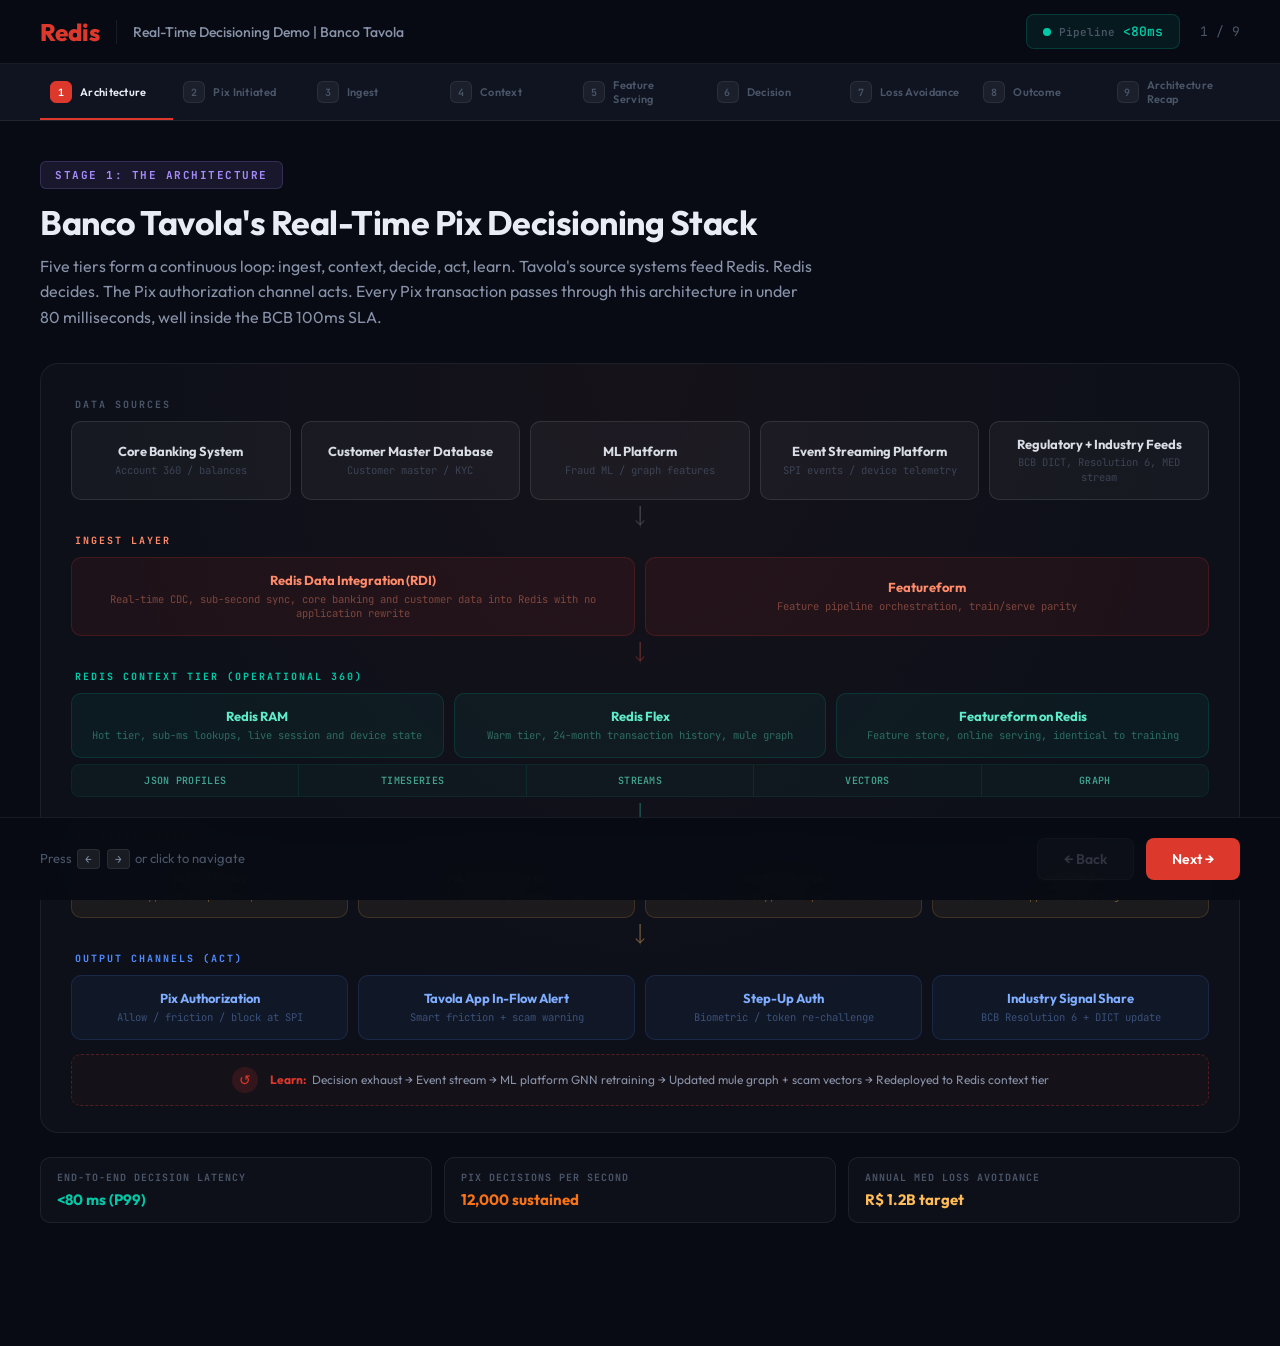
==== banco-tavola/index.html @ d7957f1f "Add Banco Tavola demo Co-Authored-By: Claude Opus 4.6 (1M context) <noreply@anthropic.com>" ====
<!DOCTYPE html>
<html lang="en">
<head>
<meta charset="UTF-8">
<meta name="viewport" content="width=device-width, initial-scale=1.0">
<title>Redis Real-Time Decisioning Demo | Banco Tavola</title>
<link rel="preconnect" href="https://fonts.googleapis.com">
<link href="https://fonts.googleapis.com/css2?family=JetBrains+Mono:wght@400;500;600;700&family=Outfit:wght@300;400;500;600;700;800&display=swap" rel="stylesheet">
<style>
:root {
  --red:#DC382C;--teal:#00C9A7;--blue:#4F8CFF;--amber:#FFBC57;--purple:#A78BFA;
  --tavola-green:#00A07A;--tavola-dark:#0B2A2A;--tavola-card:#0F1628;--tavola-border:rgba(255,255,255,.08);
  --bg:#080B14;--bg2:#0F1420;--bg3:#161C2A;--border:rgba(255,255,255,.07);
  --text:#E8ECF4;--text2:#8892A8;--text3:#4A5568;
  --mono:'JetBrains Mono',monospace;--sans:'Outfit',sans-serif;
  --orange:#F97316;
}
*{margin:0;padding:0;box-sizing:border-box}
body{font-family:var(--sans);background:var(--bg);color:var(--text);overflow-x:hidden;min-height:100vh}
.topbar{display:flex;align-items:center;justify-content:space-between;padding:14px 40px;border-bottom:1px solid var(--border);background:rgba(8,11,20,.95);backdrop-filter:blur(20px);position:sticky;top:0;z-index:50}
.topbar-left{display:flex;align-items:center;gap:16px}
.redis-logo{font-size:24px;font-weight:800;color:var(--red)}
.topbar-divider{width:1px;height:24px;background:var(--border)}
.topbar-title{font-size:14px;color:var(--text2);font-weight:500}
.topbar-right{display:flex;align-items:center;gap:20px}
.latency-display{display:flex;align-items:center;gap:8px;padding:8px 16px;border-radius:8px;background:rgba(0,201,167,.08);border:1px solid rgba(0,201,167,.2);font-family:var(--mono);font-size:13px;font-weight:600}
.latency-dot{width:8px;height:8px;border-radius:50%;background:var(--teal);animation:blink 1.5s infinite}
@keyframes blink{0%,100%{opacity:1}50%{opacity:.3}}
.latency-value{color:var(--teal)}
.latency-label{color:var(--text3);font-size:11px}
.stage-counter{font-size:13px;color:var(--text3);font-family:var(--mono)}
.progress-track{display:flex;gap:0;padding:0 40px;background:var(--bg2);border-bottom:1px solid var(--border);overflow-x:auto}
.progress-step{flex:1;min-width:110px;padding:14px 10px;display:flex;align-items:center;gap:8px;font-size:11px;font-weight:600;color:var(--text3);letter-spacing:.3px;position:relative;transition:all .4s;cursor:pointer}
.progress-step::after{content:'';position:absolute;bottom:0;left:0;right:0;height:2px;background:var(--red);transform:scaleX(0);transition:transform .5s cubic-bezier(.4,0,.2,1)}
.progress-step.active{color:var(--text)}.progress-step.active::after{transform:scaleX(1)}
.progress-step.done{color:var(--teal)}.progress-step.done::after{transform:scaleX(1);background:var(--teal)}
.step-num{width:22px;height:22px;border-radius:6px;display:flex;align-items:center;justify-content:center;font-size:10px;font-weight:700;background:rgba(255,255,255,.05);border:1px solid var(--border);transition:all .4s;font-family:var(--mono);flex-shrink:0}
.progress-step.active .step-num{background:var(--red);border-color:var(--red);color:#fff}
.progress-step.done .step-num{background:var(--teal);border-color:var(--teal);color:#fff}
.stage-viewport{min-height:calc(100vh - 120px);display:flex;flex-direction:column;padding:40px}
.stage-content{display:none;flex:1;animation:fadeUp .6s cubic-bezier(.4,0,.2,1) forwards}
.stage-content.active{display:flex;flex-direction:column}
@keyframes fadeUp{from{opacity:0;transform:translateY(20px)}to{opacity:1;transform:translateY(0)}}
.stage-header{margin-bottom:32px}
.stage-badge{display:inline-flex;align-items:center;gap:8px;padding:6px 14px;border-radius:6px;font-size:11px;font-weight:700;letter-spacing:1.5px;text-transform:uppercase;margin-bottom:14px;font-family:var(--mono)}
.badge-arch{background:rgba(167,139,250,.1);color:var(--purple);border:1px solid rgba(167,139,250,.2)}
.badge-trigger{background:rgba(249,115,22,.1);color:var(--orange);border:1px solid rgba(249,115,22,.2)}
.badge-ingest{background:rgba(220,56,44,.1);color:var(--red);border:1px solid rgba(220,56,44,.2)}
.badge-context{background:rgba(0,201,167,.1);color:var(--teal);border:1px solid rgba(0,201,167,.2)}
.badge-features{background:rgba(79,140,255,.1);color:var(--blue);border:1px solid rgba(79,140,255,.2)}
.badge-ranking{background:rgba(79,140,255,.1);color:var(--blue);border:1px solid rgba(79,140,255,.2)}
.badge-revenue{background:rgba(255,188,87,.1);color:var(--amber);border:1px solid rgba(255,188,87,.2)}
.badge-outcome{background:rgba(167,139,250,.1);color:var(--purple);border:1px solid rgba(167,139,250,.2)}
.stage-title{font-size:34px;font-weight:700;line-height:1.2;letter-spacing:-.5px;margin-bottom:10px}
.stage-subtitle{font-size:16px;color:var(--text2);line-height:1.6;max-width:780px}
.component-tag{display:inline-flex;align-items:center;gap:6px;padding:4px 12px;border-radius:5px;font-size:12px;font-weight:600;font-family:var(--mono);background:rgba(220,56,44,.1);color:var(--red);border:1px solid rgba(220,56,44,.15);margin-right:8px;margin-top:12px}
.viz-area{flex:1;display:flex;gap:24px;align-items:stretch}
.viz-panel{flex:1;border-radius:14px;background:var(--bg2);border:1px solid var(--border);padding:26px;position:relative;overflow:hidden}
.viz-panel::before{content:'';position:absolute;top:0;left:0;right:0;bottom:0;background:radial-gradient(ellipse at 50% 0%,rgba(220,56,44,.03) 0%,transparent 70%);pointer-events:none}
.viz-panel-title{font-size:12px;font-weight:700;letter-spacing:1.5px;text-transform:uppercase;color:var(--text3);margin-bottom:18px;font-family:var(--mono)}
.data-rows{display:flex;flex-direction:column;gap:9px}
.data-row{display:flex;align-items:center;justify-content:space-between;padding:11px 15px;border-radius:8px;background:rgba(255,255,255,.025);border:1px solid var(--border);animation:slideIn .5s cubic-bezier(.4,0,.2,1) forwards;opacity:0;gap:12px}
.data-row:nth-child(1){animation-delay:.1s}.data-row:nth-child(2){animation-delay:.18s}.data-row:nth-child(3){animation-delay:.26s}.data-row:nth-child(4){animation-delay:.34s}.data-row:nth-child(5){animation-delay:.42s}.data-row:nth-child(6){animation-delay:.5s}.data-row:nth-child(7){animation-delay:.58s}
@keyframes slideIn{from{opacity:0;transform:translateX(-12px)}to{opacity:1;transform:translateX(0)}}
.data-label{font-size:13px;color:var(--text2);font-weight:500}
.data-value{font-size:12px;font-weight:600;color:var(--text);font-family:var(--mono);text-align:right}
.data-value.red{color:var(--red)}.data-value.teal{color:var(--teal)}.data-value.amber{color:var(--amber)}.data-value.blue{color:var(--blue)}.data-value.orange{color:var(--orange)}.data-value.purple{color:var(--purple)}
.flow-container{display:flex;flex-direction:column;gap:12px}
.flow-item{display:flex;align-items:center;gap:14px;padding:13px 16px;border-radius:10px;background:rgba(255,255,255,.025);border:1px solid var(--border);opacity:0;animation:flowIn .6s forwards}
.flow-item:nth-child(1){animation-delay:.1s}.flow-item:nth-child(2){animation-delay:.2s}.flow-item:nth-child(3){animation-delay:.3s}.flow-item:nth-child(4){animation-delay:.4s}.flow-item:nth-child(5){animation-delay:.5s}.flow-item:nth-child(6){animation-delay:.6s}
@keyframes flowIn{from{opacity:0;transform:translateY(10px)}to{opacity:1;transform:translateY(0)}}
.flow-icon{width:42px;height:42px;border-radius:8px;display:flex;align-items:center;justify-content:center;font-size:11px;font-weight:800;flex-shrink:0;font-family:var(--mono);letter-spacing:-.5px}
.flow-source{font-size:13px;font-weight:700}.flow-detail{font-size:11px;color:var(--text3);margin-top:2px}
.flow-arrow{color:var(--red);font-size:16px;margin-left:auto;animation:pulseArrow 1.5s infinite}
@keyframes pulseArrow{0%,100%{opacity:1;transform:translateX(0)}50%{opacity:.5;transform:translateX(4px)}}
.viewer-card{display:flex;align-items:center;gap:18px;padding:18px 22px;border-radius:12px;background:rgba(255,255,255,.03);border:1px solid var(--border);margin-bottom:20px;animation:fadeUp .6s forwards}
.viewer-avatar{width:52px;height:52px;border-radius:12px;background:linear-gradient(135deg,var(--tavola-green),#00D4A0);display:flex;align-items:center;justify-content:center;font-size:20px;font-weight:700;color:#fff;flex-shrink:0}
.viewer-name{font-size:17px;font-weight:700}.viewer-detail{font-size:12px;color:var(--text2);margin-top:2px}
.viewer-badge{margin-left:auto;padding:5px 12px;border-radius:5px;font-size:11px;font-weight:700;font-family:var(--mono);background:rgba(0,160,122,.12);color:var(--tavola-green);border:1px solid rgba(0,160,122,.3)}
.content-grid{display:grid;grid-template-columns:repeat(3,1fr);gap:14px}
.content-card{border-radius:12px;padding:18px;background:rgba(255,255,255,.025);border:1px solid var(--border);opacity:0;animation:offerPop .5s forwards;transition:all .3s}
.content-card:nth-child(1){animation-delay:.15s}.content-card:nth-child(2){animation-delay:.3s}.content-card:nth-child(3){animation-delay:.45s}
@keyframes offerPop{from{opacity:0;transform:scale(.96)}to{opacity:1;transform:scale(1)}}
.content-card.winner{border-color:var(--red);background:rgba(220,56,44,.05);box-shadow:0 0 24px rgba(220,56,44,.12)}
.content-rank{font-family:var(--mono);font-size:10px;font-weight:700;color:var(--text3);margin-bottom:8px;letter-spacing:1px;text-transform:uppercase}
.content-card.winner .content-rank{color:var(--red)}
.content-title{font-size:15px;font-weight:700;margin-bottom:4px}
.content-meta{font-size:11px;color:var(--text3);margin-bottom:12px}
.content-source{display:inline-block;padding:3px 8px;border-radius:4px;font-size:10px;font-weight:700;font-family:var(--mono);margin-bottom:10px}
.src-block{background:rgba(220,56,44,.15);color:var(--red)}
.src-friction{background:rgba(255,188,87,.15);color:var(--amber)}
.src-allow{background:rgba(0,201,167,.15);color:var(--teal)}
.score-bar{height:5px;border-radius:3px;background:rgba(255,255,255,.06);overflow:hidden;margin-top:8px}
.score-fill{height:100%;border-radius:3px;animation:scoreFill 1s cubic-bezier(.4,0,.2,1) forwards;animation-delay:.7s;width:0}
@keyframes scoreFill{to{width:var(--score)}}
.score-label{display:flex;justify-content:space-between;margin-top:6px;font-size:10px;font-family:var(--mono);color:var(--text3)}
.rev-compare{display:grid;grid-template-columns:1fr auto 1fr;gap:20px;align-items:center;margin-top:16px}
.rev-card{padding:22px;border-radius:12px;text-align:center}
.rev-card.before{background:rgba(255,255,255,.03);border:1px solid var(--border)}
.rev-card.after{background:rgba(0,201,167,.05);border:1px solid rgba(0,201,167,.2)}
.rev-value{font-family:var(--mono);font-size:32px;font-weight:700;line-height:1;margin-bottom:6px}
.rev-label{font-size:12px;color:var(--text3)}
.rev-arrow{font-size:28px;color:var(--teal);animation:pulseArrow 1.5s infinite}
.arch-wrap{flex:1;display:flex;flex-direction:column;gap:18px}
.arch-frame{flex:1;background:rgba(255,255,255,.025);border:1px solid rgba(255,255,255,.06);border-radius:18px;padding:34px 30px 26px;position:relative;overflow:hidden}
.arch-frame::before{content:'';position:absolute;inset:0;background:radial-gradient(ellipse at 50% 0%,rgba(220,56,44,.04),transparent 65%);pointer-events:none}
.arch-tier{position:relative;z-index:2}
.arch-tier-label{font-family:var(--mono);font-size:10px;font-weight:700;letter-spacing:2px;text-transform:uppercase;margin-bottom:10px;padding-left:4px}
.arch-tier-row{display:flex;gap:10px;align-items:stretch;flex-wrap:wrap}
.arch-node{flex:1;border-radius:10px;padding:14px 14px;text-align:center;border:1px solid;min-height:64px;display:flex;flex-direction:column;justify-content:center;min-width:120px;transition:all .25s}
.arch-node:hover{transform:translateY(-2px)}
.arch-node h4{font-size:13px;font-weight:700;margin-bottom:3px;line-height:1.3}
.arch-node p{font-size:10.5px;line-height:1.4;opacity:.7;font-family:var(--mono)}
.tier-source .arch-tier-label{color:var(--text3)}
.tier-source .arch-node{background:rgba(255,255,255,.04);border-color:rgba(255,255,255,.1)}
.tier-source .arch-node:hover{border-color:rgba(255,255,255,.25)}
.tier-source .arch-node h4{color:#D8DCE4}
.tier-source .arch-node p{color:var(--text3)}
.tier-ingest .arch-tier-label{color:#FF8B6A}
.tier-ingest .arch-node{background:rgba(220,56,44,.08);border-color:rgba(220,56,44,.2)}
.tier-ingest .arch-node:hover{border-color:rgba(220,56,44,.5);background:rgba(220,56,44,.12)}
.tier-ingest .arch-node h4{color:#FF8B6A}
.tier-ingest .arch-node p{color:rgba(255,139,106,.6)}
.tier-context .arch-tier-label{color:var(--teal)}
.tier-context .arch-node{background:rgba(0,201,167,.06);border-color:rgba(0,201,167,.15)}
.tier-context .arch-node:hover{border-color:rgba(0,201,167,.4);background:rgba(0,201,167,.1)}
.tier-context .arch-node h4{color:#5EECC8}
.tier-context .arch-node p{color:rgba(94,236,200,.55)}
.tier-decide .arch-tier-label{color:var(--amber)}
.tier-decide .arch-node{background:rgba(255,188,87,.06);border-color:rgba(255,188,87,.15)}
.tier-decide .arch-node:hover{border-color:rgba(255,188,87,.4);background:rgba(255,188,87,.1)}
.tier-decide .arch-node h4{color:var(--amber)}
.tier-decide .arch-node p{color:rgba(255,188,87,.55)}
.tier-act .arch-tier-label{color:var(--blue)}
.tier-act .arch-node{background:rgba(79,140,255,.06);border-color:rgba(79,140,255,.15)}
.tier-act .arch-node:hover{border-color:rgba(79,140,255,.4);background:rgba(79,140,255,.1)}
.tier-act .arch-node h4{color:#7FADFF}
.tier-act .arch-node p{color:rgba(127,173,255,.55)}
.arch-flow-arrow{display:flex;align-items:center;justify-content:center;height:22px;position:relative;margin:6px 0}
.arch-flow-arrow::before{content:'';width:1px;height:100%;background:linear-gradient(to bottom,rgba(255,255,255,.1),rgba(255,255,255,.05))}
.arch-flow-arrow svg{position:absolute;top:50%;left:50%;transform:translate(-50%,-50%)}
.arch-data-strip{display:flex;gap:0;margin-top:6px;border-radius:8px;overflow:hidden;border:1px solid rgba(0,201,167,.12)}
.arch-data-chip{flex:1;padding:9px 8px;text-align:center;font-size:10px;font-weight:600;color:rgba(94,236,200,.65);background:rgba(0,201,167,.04);border-right:1px solid rgba(0,201,167,.1);font-family:var(--mono);letter-spacing:.3px;text-transform:uppercase}
.arch-data-chip:last-child{border-right:none}
.arch-feedback{margin-top:14px;padding:12px 18px;border-radius:10px;border:1px dashed rgba(220,56,44,.3);background:rgba(220,56,44,.04);display:flex;align-items:center;justify-content:center;gap:12px;font-size:12px;color:var(--text2)}
.arch-feedback-icon{width:26px;height:26px;border-radius:50%;background:rgba(220,56,44,.15);display:flex;align-items:center;justify-content:center;font-size:14px;color:var(--red);flex-shrink:0}
.arch-callouts{display:grid;grid-template-columns:repeat(3,1fr);gap:12px;margin-top:6px}
.arch-callout{padding:13px 16px;border-radius:10px;background:rgba(255,255,255,.025);border:1px solid var(--border)}
.arch-callout-label{font-family:var(--mono);font-size:10px;font-weight:700;letter-spacing:1px;text-transform:uppercase;color:var(--text3);margin-bottom:6px}
.arch-callout-value{font-size:15px;font-weight:700;color:var(--text)}
.arch-callout-value.teal{color:var(--teal)}
.arch-callout-value.orange{color:var(--orange)}
.arch-callout-value.amber{color:var(--amber)}
.feat-grid{display:grid;grid-template-columns:repeat(2,1fr);gap:14px}
.feat-card{padding:16px 18px;border-radius:10px;background:rgba(255,255,255,.025);border:1px solid var(--border);opacity:0;animation:offerPop .5s forwards}
.feat-card:nth-child(1){animation-delay:.1s}.feat-card:nth-child(2){animation-delay:.2s}.feat-card:nth-child(3){animation-delay:.3s}.feat-card:nth-child(4){animation-delay:.4s}.feat-card:nth-child(5){animation-delay:.5s}.feat-card:nth-child(6){animation-delay:.6s}
.feat-name{font-family:var(--mono);font-size:11px;font-weight:700;color:var(--blue);margin-bottom:4px;letter-spacing:.5px}
.feat-desc{font-size:11px;color:var(--text3);margin-bottom:8px;line-height:1.45}
.feat-value-row{display:flex;align-items:center;justify-content:space-between;padding-top:8px;border-top:1px solid var(--border)}
.feat-value{font-family:var(--mono);font-size:12px;font-weight:700;color:var(--text)}
.feat-latency{font-family:var(--mono);font-size:10px;color:var(--teal)}
/* Tavola app mockup */
.tavola-screen{background:#F4F5F7;border-radius:24px;border:8px solid #1a1a1a;overflow:hidden;position:relative;color:#222;display:flex;flex-direction:column}
.tavola-statusbar{background:#1a1a1a;color:#fff;padding:6px 18px;display:flex;justify-content:space-between;font-size:10px;font-family:var(--mono)}
.tavola-header{background:var(--tavola-green);color:#fff;padding:18px 20px;display:flex;align-items:center;gap:12px}
.tavola-header-logo{font-weight:800;font-size:18px;letter-spacing:-.5px}
.tavola-header-title{font-size:13px;font-weight:600;margin-left:auto;opacity:.95}
.tavola-body{padding:20px;display:flex;flex-direction:column;gap:14px;flex:1}
.tavola-section-label{font-size:10px;color:#666;font-weight:700;text-transform:uppercase;letter-spacing:1.2px}
.tavola-amount-display{background:#fff;border-radius:12px;padding:18px;text-align:center;border:1px solid #E0E0E0}
.tavola-amount-value{font-size:26px;font-weight:800;color:#222;font-family:var(--mono)}
.tavola-amount-currency{font-size:14px;color:#666;margin-right:6px}
.tavola-recipient{background:#fff;border-radius:12px;padding:14px 16px;border:1px solid #E0E0E0;display:flex;align-items:center;gap:12px}
.tavola-recipient-avatar{width:38px;height:38px;border-radius:50%;background:#EEE;display:flex;align-items:center;justify-content:center;font-weight:700;color:#666;font-size:13px}
.tavola-recipient-info{flex:1}
.tavola-recipient-name{font-size:13px;font-weight:700;color:#222}
.tavola-recipient-detail{font-size:10px;color:#888;margin-top:1px;font-family:var(--mono)}
.tavola-cta-btn{padding:14px;border-radius:10px;text-align:center;font-weight:700;font-size:13px;letter-spacing:.5px}
.tavola-cta-btn.confirm{background:var(--tavola-green);color:#fff}
.tavola-cta-btn.disabled{background:#E0E0E0;color:#999}
.tavola-warning-banner{background:#FFEBEC;border:1px solid var(--red);border-radius:10px;padding:14px;display:flex;gap:10px;align-items:flex-start}
.tavola-warning-icon{width:24px;height:24px;border-radius:50%;background:var(--red);color:#fff;display:flex;align-items:center;justify-content:center;font-weight:700;font-size:14px;flex-shrink:0}
.tavola-warning-text{font-size:11px;line-height:1.5;color:#3A0000}
.tavola-warning-text strong{color:var(--red);display:block;margin-bottom:4px;font-size:12px}
.outcome-split{display:grid;grid-template-columns:1fr 1fr;gap:24px}
.outcome-col{display:flex;flex-direction:column;gap:14px}
.outcome-header{padding:10px 16px;border-radius:8px;font-size:12px;font-weight:700;letter-spacing:1px;text-transform:uppercase;font-family:var(--mono);text-align:center}
.outcome-header.generic{background:rgba(255,255,255,.04);color:var(--text3);border:1px solid var(--border)}
.outcome-header.personalized{background:rgba(0,201,167,.08);color:var(--teal);border:1px solid rgba(0,201,167,.2)}
.outcome-metrics{display:flex;gap:16px;padding:16px;border-radius:10px}
.outcome-metrics.generic-m{background:rgba(255,255,255,.03);border:1px solid var(--border)}
.outcome-metrics.personalized-m{background:rgba(0,201,167,.05);border:1px solid rgba(0,201,167,.15)}
.outcome-metric{flex:1;text-align:center}
.outcome-metric-value{font-family:var(--mono);font-size:20px;font-weight:700;line-height:1}
.generic-m .outcome-metric-value{color:var(--text3)}
.personalized-m .outcome-metric-value{color:var(--teal)}
.outcome-metric-value.bad{color:var(--red)}
.outcome-metric-label{font-size:10px;color:var(--text3);margin-top:4px}
.nav-bar{display:flex;justify-content:space-between;align-items:center;padding:20px 40px;border-top:1px solid var(--border);background:rgba(8,11,20,.95);backdrop-filter:blur(20px);position:sticky;bottom:0;z-index:50}
.nav-hint{font-size:13px;color:var(--text3)}
.nav-hint kbd{display:inline-block;padding:2px 7px;border-radius:4px;background:rgba(255,255,255,.07);border:1px solid var(--border);font-family:var(--mono);font-size:11px;color:var(--text2);margin:0 2px}
.nav-buttons{display:flex;gap:12px}
.nav-btn{padding:11px 26px;border-radius:8px;font-size:14px;font-weight:600;cursor:pointer;transition:all .2s;border:none;font-family:var(--sans)}
.nav-btn.back{background:rgba(255,255,255,.06);color:var(--text2);border:1px solid var(--border)}
.nav-btn.back:hover{background:rgba(255,255,255,.1);color:var(--text)}
.nav-btn.next{background:var(--red);color:#fff}
.nav-btn.next:hover{background:#c0302a;transform:translateY(-1px)}
.nav-btn:disabled{opacity:.3;cursor:not-allowed;transform:none}
.nav-btn.restart{background:var(--teal);color:#fff}
.nav-btn.restart:hover{background:#00a88b}
@media(max-width:900px){.topbar,.progress-track,.stage-viewport,.nav-bar{padding-left:16px;padding-right:16px}.stage-title{font-size:26px}.viz-area{flex-direction:column}.outcome-split{grid-template-columns:1fr}.content-grid{grid-template-columns:1fr}.feat-grid{grid-template-columns:1fr}.arch-callouts{grid-template-columns:1fr}.progress-step span{display:none}}
</style>
</head>
<body>
<div class="topbar"><div class="topbar-left"><div class="redis-logo">Redis</div><div class="topbar-divider"></div><div class="topbar-title">Real-Time Decisioning Demo | Banco Tavola</div></div><div class="topbar-right"><div class="latency-display"><div class="latency-dot"></div><span class="latency-label">Pipeline</span><span class="latency-value" id="globalLatency">--</span></div><div class="stage-counter" id="stageCounter">1 / 9</div></div></div>
<div class="progress-track" id="progressTrack">
<div class="progress-step active" data-step="0"><div class="step-num">1</div><span>Architecture</span></div>
<div class="progress-step" data-step="1"><div class="step-num">2</div><span>Pix Initiated</span></div>
<div class="progress-step" data-step="2"><div class="step-num">3</div><span>Ingest</span></div>
<div class="progress-step" data-step="3"><div class="step-num">4</div><span>Context</span></div>
<div class="progress-step" data-step="4"><div class="step-num">5</div><span>Feature Serving</span></div>
<div class="progress-step" data-step="5"><div class="step-num">6</div><span>Decision</span></div>
<div class="progress-step" data-step="6"><div class="step-num">7</div><span>Loss Avoidance</span></div>
<div class="progress-step" data-step="7"><div class="step-num">8</div><span>Outcome</span></div>
<div class="progress-step" data-step="8"><div class="step-num">9</div><span>Architecture Recap</span></div>
</div>

<div class="stage-viewport">

<!-- ══ STAGE 1: ARCHITECTURE OVERVIEW ══ -->
<div class="stage-content active" id="stage0">
<div class="stage-header"><div class="stage-badge badge-arch">Stage 1: The Architecture</div><div class="stage-title">Banco Tavola's Real-Time Pix Decisioning Stack</div><div class="stage-subtitle">Five tiers form a continuous loop: ingest, context, decide, act, learn. Tavola's source systems feed Redis. Redis decides. The Pix authorization channel acts. Every Pix transaction passes through this architecture in under 80 milliseconds, well inside the BCB 100ms SLA.</div></div>
<div class="arch-wrap">
<div class="arch-frame">

<div class="arch-tier tier-source"><div class="arch-tier-label">Data Sources</div>
<div class="arch-tier-row">
<div class="arch-node"><h4>Core Banking System</h4><p>Account 360 / balances</p></div>
<div class="arch-node"><h4>Customer Master Database</h4><p>Customer master / KYC</p></div>
<div class="arch-node"><h4>ML Platform</h4><p>Fraud ML / graph features</p></div>
<div class="arch-node"><h4>Event Streaming Platform</h4><p>SPI events / device telemetry</p></div>
<div class="arch-node"><h4>Regulatory + Industry Feeds</h4><p>BCB DICT, Resolution 6, MED stream</p></div>
</div></div>

<div class="arch-flow-arrow"><svg width="16" height="22" viewBox="0 0 16 28"><path d="M8 0V24M3 19L8 24L13 19" stroke="rgba(255,255,255,.18)" stroke-width="1.5" fill="none" stroke-linecap="round"/></svg></div>

<div class="arch-tier tier-ingest"><div class="arch-tier-label">Ingest Layer</div>
<div class="arch-tier-row">
<div class="arch-node"><h4>Redis Data Integration (RDI)</h4><p>Real-time CDC, sub-second sync, core banking and customer data into Redis with no application rewrite</p></div>
<div class="arch-node"><h4>Featureform</h4><p>Feature pipeline orchestration, train/serve parity</p></div>
</div></div>

<div class="arch-flow-arrow"><svg width="16" height="22" viewBox="0 0 16 28"><path d="M8 0V24M3 19L8 24L13 19" stroke="rgba(220,56,44,.4)" stroke-width="1.5" fill="none" stroke-linecap="round"/></svg></div>

<div class="arch-tier tier-context"><div class="arch-tier-label">Redis Context Tier (Operational 360)</div>
<div class="arch-tier-row">
<div class="arch-node"><h4>Redis RAM</h4><p>Hot tier, sub-ms lookups, live session and device state</p></div>
<div class="arch-node"><h4>Redis Flex</h4><p>Warm tier, 24-month transaction history, mule graph</p></div>
<div class="arch-node"><h4>Featureform on Redis</h4><p>Feature store, online serving, identical to training</p></div>
</div>
<div class="arch-data-strip">
<div class="arch-data-chip">JSON Profiles</div>
<div class="arch-data-chip">TimeSeries</div>
<div class="arch-data-chip">Streams</div>
<div class="arch-data-chip">Vectors</div>
<div class="arch-data-chip">Graph</div>
</div></div>

<div class="arch-flow-arrow"><svg width="16" height="22" viewBox="0 0 16 28"><path d="M8 0V24M3 19L8 24L13 19" stroke="rgba(0,201,167,.4)" stroke-width="1.5" fill="none" stroke-linecap="round"/></svg></div>

<div class="arch-tier tier-decide"><div class="arch-tier-label">Decision Engine</div>
<div class="arch-tier-row">
<div class="arch-node"><h4>Rules / Policy</h4><p>Velocity, BCB compliance, MED hooks</p></div>
<div class="arch-node"><h4>ML Fraud Scorer</h4><p>Gradient-boosted ensemble + GNN</p></div>
<div class="arch-node"><h4>Vector Search</h4><p>Mule similarity, scam pattern match</p></div>
<div class="arch-node"><h4>LangCache</h4><p>GenAI in-app scam alert generation</p></div>
</div></div>

<div class="arch-flow-arrow"><svg width="16" height="22" viewBox="0 0 16 28"><path d="M8 0V24M3 19L8 24L13 19" stroke="rgba(255,188,87,.4)" stroke-width="1.5" fill="none" stroke-linecap="round"/></svg></div>

<div class="arch-tier tier-act"><div class="arch-tier-label">Output Channels (Act)</div>
<div class="arch-tier-row">
<div class="arch-node"><h4>Pix Authorization</h4><p>Allow / friction / block at SPI</p></div>
<div class="arch-node"><h4>Tavola App In-Flow Alert</h4><p>Smart friction + scam warning</p></div>
<div class="arch-node"><h4>Step-Up Auth</h4><p>Biometric / token re-challenge</p></div>
<div class="arch-node"><h4>Industry Signal Share</h4><p>BCB Resolution 6 + DICT update</p></div>
</div></div>

<div class="arch-feedback"><div class="arch-feedback-icon">&#x21BA;</div><span><strong style="color:var(--red)">Learn:</strong>&nbsp; Decision exhaust &rarr; Event stream &rarr; ML platform GNN retraining &rarr; Updated mule graph + scam vectors &rarr; Redeployed to Redis context tier</span></div>

</div>
<div class="arch-callouts">
<div class="arch-callout"><div class="arch-callout-label">End-to-End Decision Latency</div><div class="arch-callout-value teal">&lt;80 ms (P99)</div></div>
<div class="arch-callout"><div class="arch-callout-label">Pix Decisions Per Second</div><div class="arch-callout-value orange">12,000 sustained</div></div>
<div class="arch-callout"><div class="arch-callout-label">Annual MED Loss Avoidance</div><div class="arch-callout-value amber">R$ 1.2B target</div></div>
</div>
</div>
</div>

<!-- ══ STAGE 2: PIX INITIATED ══ -->
<div class="stage-content" id="stage1">
<div class="stage-header"><div class="stage-badge badge-trigger">Stage 2: Pix Initiated</div><div class="stage-title">Carla starts a Pix transfer at 11:47 PM</div><div class="stage-subtitle">A high-value Tavola customer initiates a Pix to a key she has never sent to before. Redis has under 100 milliseconds, the BCB SLA, to decide whether the transaction is safe, suspicious, or fraudulent.</div></div>
<div class="viz-area">
<div class="viz-panel" style="flex:2"><div class="viz-panel-title">Pix Authorization Event</div>
<div class="viewer-card"><div class="viewer-avatar">CF</div><div><div class="viewer-name">Carla Beatriz Fontes</div><div class="viewer-detail">Tavola Prime customer | São Paulo, SP | Member since 2014 | Avg monthly Pix volume R$ 14,200</div></div><div class="viewer-badge">PRIME TIER</div></div>
<div class="data-rows">
<div class="data-row"><span class="data-label">Event</span><span class="data-value">pix_payment_initiate</span></div>
<div class="data-row"><span class="data-label">Time</span><span class="data-value orange">23:47 BRT (off-pattern hour)</span></div>
<div class="data-row"><span class="data-label">Channel</span><span class="data-value">Tavola mobile app, iOS 18.2</span></div>
<div class="data-row"><span class="data-label">Amount</span><span class="data-value red">R$ 8,500.00</span></div>
<div class="data-row"><span class="data-label">Recipient Pix key (CPF)</span><span class="data-value">***.***.412-09 (never used before)</span></div>
<div class="data-row"><span class="data-label">Recipient name (DICT)</span><span class="data-value">Roberto Almeida Souza</span></div>
<div class="data-row"><span class="data-label">Recipient bank</span><span class="data-value">Tier-3 PJ digital bank (created Feb 2026)</span></div>
</div></div>
<div class="viz-panel"><div class="viz-panel-title">Why This Matters</div>
<div style="display:flex;flex-direction:column;gap:16px;margin-top:4px">
<div style="font-size:13px;color:var(--text2);line-height:1.6">Carla's average Pix is <strong style="color:var(--orange)">R$ 340</strong>. This one is <strong style="color:var(--red)">25x larger</strong>, after 11 PM, to a brand-new key at a recently-opened PJ account.</div>
<div style="font-size:13px;color:var(--text2);line-height:1.6">71% of fraud in Brazil is now Pix-based. Two of every three mule accounts are PJ accounts. The pattern fits.</div>
<div style="padding:14px;border-radius:8px;background:rgba(249,115,22,.06);border:1px solid rgba(249,115,22,.12);font-size:12px;color:var(--text2);line-height:1.6"><strong style="color:var(--orange)">The window:</strong> BCB Normative 491 mandates the decision in under 100ms. Block a real customer and Carla calls the contact center. Allow a fraud and Tavola owes the MED reimbursement plus regulatory exposure.</div>
<div style="padding:14px;border-radius:8px;background:rgba(255,255,255,.03);border:1px solid var(--border);font-size:12px;color:var(--text2);line-height:1.6"><strong style="color:var(--text3)">Without Redis:</strong> Batch fraud models scored Carla yesterday morning. They cannot see this Pix, this device session, or the recipient's last six hours of inbound activity. The transaction clears.</div>
</div></div>
</div></div>

<!-- ══ STAGE 3: INGEST ══ -->
<div class="stage-content" id="stage2">
<div class="stage-header"><div class="stage-badge badge-ingest">Stage 3: Ingest</div><div class="stage-title">Tavola's source systems flow into Redis</div><div class="stage-subtitle">RDI streams change data from the core banking and customer master systems without a rewrite. Featureform orchestrates feature delivery from the ML platform and event stream. Five sources converge into one sub-millisecond context tier.</div><span class="component-tag">Redis Data Integration (RDI)</span><span class="component-tag">Featureform</span></div>
<div class="viz-area">
<div class="viz-panel" style="flex:2"><div class="viz-panel-title">Source Systems &rarr; Redis</div>
<div class="flow-container">
<div class="flow-item"><div class="flow-icon" style="background:rgba(79,140,255,.12);color:#4F8CFF">CBS</div><div><div class="flow-source">Core Banking System &middot; Account Core</div><div class="flow-detail">Balances | Daily Pix limits | Account standing | 41M active accounts | CDC via RDI</div></div><div class="flow-arrow">&rarr;</div></div>
<div class="flow-item"><div class="flow-icon" style="background:rgba(220,56,44,.12);color:var(--red)">CMD</div><div><div class="flow-source">Customer Master Database</div><div class="flow-detail">KYC | Demographics | Device registry | Beneficiary history | CDC via RDI</div></div><div class="flow-arrow">&rarr;</div></div>
<div class="flow-item"><div class="flow-icon" style="background:rgba(249,115,22,.12);color:#FF3621">MLP</div><div><div class="flow-source">ML Platform &middot; Fraud Models + Graph</div><div class="flow-detail">Mule account graph | Scam pattern embeddings | Behavioral baselines | Refreshed every 15 min</div></div><div class="flow-arrow">&rarr;</div></div>
<div class="flow-item"><div class="flow-icon" style="background:rgba(0,201,167,.12);color:var(--teal)">EVT</div><div><div class="flow-source">Event Streaming Platform</div><div class="flow-detail">Pix events from BCB SPI | App session telemetry | Geolocation | Biometric signals</div></div><div class="flow-arrow">&rarr;</div></div>
<div class="flow-item"><div class="flow-icon" style="background:rgba(167,139,250,.12);color:var(--purple)">REG</div><div><div class="flow-source">Regulatory + Industry Feeds</div><div class="flow-detail">Industry-shared fraud accounts | DICT key reputation | MED notification stream</div></div><div class="flow-arrow">&rarr;</div></div>
</div></div>
<div class="viz-panel"><div class="viz-panel-title">RDI Pipeline Status</div>
<div class="data-rows">
<div class="data-row"><span class="data-label">CDC mode</span><span class="data-value teal">Real-time</span></div>
<div class="data-row"><span class="data-label">Core banking sync lag</span><span class="data-value teal">&lt;120ms</span></div>
<div class="data-row"><span class="data-label">Customer master sync lag</span><span class="data-value teal">&lt;90ms</span></div>
<div class="data-row"><span class="data-label">ML model refresh</span><span class="data-value teal">15 min</span></div>
<div class="data-row"><span class="data-label">Event stream lag</span><span class="data-value teal">&lt;40ms</span></div>
<div class="data-row"><span class="data-label">BCB Res 6 feed</span><span class="data-value teal">Streaming</span></div>
</div></div>
</div></div>

<!-- ══ STAGE 4: CONTEXT ASSEMBLY ══ -->
<div class="stage-content" id="stage3">
<div class="stage-header"><div class="stage-badge badge-context">Stage 4: Context Assembly</div><div class="stage-title">Carla's customer 360 + the recipient's live signals</div><div class="stage-subtitle">Redis assembles the full picture in a single round trip. Carla's 24-month behavioral baseline on the left, the recipient account's last six hours on the right. The fraud pattern only becomes visible when both are in one place.</div><span class="component-tag">Redis RAM</span><span class="component-tag">Redis Flex</span></div>
<div class="viz-area">
<div class="viz-panel"><div class="viz-panel-title">Customer 360 &middot; Carla (Sender)</div>
<div class="data-rows">
<div class="data-row"><span class="data-label">Tenure</span><span class="data-value">12 years, Prime tier 2019</span></div>
<div class="data-row"><span class="data-label">Avg Pix amount (24mo)</span><span class="data-value teal">R$ 340</span></div>
<div class="data-row"><span class="data-label">Largest prior Pix</span><span class="data-value">R$ 2,200 (Jan 2025)</span></div>
<div class="data-row"><span class="data-label">Typical recipients</span><span class="data-value">8 known keys, all repeat</span></div>
<div class="data-row"><span class="data-label">Active hours pattern</span><span class="data-value">07:00 - 22:00 BRT (98%)</span></div>
<div class="data-row"><span class="data-label">Device registered</span><span class="data-value teal">Yes (since 2022, biometric OK)</span></div>
<div class="data-row"><span class="data-label">Recent in-app behavior</span><span class="data-value orange">12 min on phone, paste action detected</span></div>
</div></div>
<div class="viz-panel"><div class="viz-panel-title">Recipient Live Signals (Last 6 Hours)</div>
<div class="data-rows">
<div class="data-row"><span class="data-label">Account age</span><span class="data-value red">62 days (PJ digital bank)</span></div>
<div class="data-row"><span class="data-label">Inbound Pix volume (6h)</span><span class="data-value red">R$ 47,300 from 9 senders</span></div>
<div class="data-row"><span class="data-label">Outbound Pix (6h)</span><span class="data-value red">R$ 46,800 to 4 keys</span></div>
<div class="data-row"><span class="data-label">Net balance held</span><span class="data-value amber">R$ 500 (pass-through pattern)</span></div>
<div class="data-row"><span class="data-label">DICT key reputation</span><span class="data-value amber">No flag, but 3 of 9 senders are first-time</span></div>
<div class="data-row"><span class="data-label">Mule graph proximity</span><span class="data-value red">2 hops to known fraud cluster</span></div>
<div class="data-row"><span class="data-label">BCB Resolution 6 industry signal</span><span class="data-value red">2 fraud reports in last 90 min</span></div>
</div>
<div style="margin-top:14px;padding:13px;border-radius:8px;background:rgba(220,56,44,.06);border:1px solid rgba(220,56,44,.15);font-size:11px;color:var(--text2);line-height:1.5"><strong style="color:var(--red)">Pattern detected:</strong> The recipient is a textbook mule. Money in, money out, near-zero balance held. Two industry fraud reports already filed today through BCB Resolution 6.</div>
</div>
</div></div>

<!-- ══ STAGE 5: FEATURE SERVING ══ -->
<div class="stage-content" id="stage4">
<div class="stage-header"><div class="stage-badge badge-features">Stage 5: Feature Serving</div><div class="stage-title">Features hydrated for the fraud scorer</div><div class="stage-subtitle">Featureform pulls every feature the ensemble needs into one vector. Sender features, recipient features, device features, and graph features merge in sub-millisecond. No feature lookups during scoring, no train/serve skew.</div><span class="component-tag">Featureform</span><span class="component-tag">Redis Feature Store</span></div>
<div class="viz-area" style="flex-direction:column;gap:18px">
<div class="feat-grid">
<div class="feat-card"><div class="feat-name">SENDER_AMOUNT_ZSCORE</div><div class="feat-desc">Pix amount as standard deviations above sender's 24-month rolling mean</div><div class="feat-value-row"><span class="feat-value">+11.4 σ</span><span class="feat-latency">0.4 ms</span></div></div>
<div class="feat-card"><div class="feat-name">RECIPIENT_PASSTHROUGH_RATIO</div><div class="feat-desc">6-hour outflow divided by inflow on recipient account, > 0.95 = mule pattern</div><div class="feat-value-row"><span class="feat-value">0.99</span><span class="feat-latency">0.5 ms</span></div></div>
<div class="feat-card"><div class="feat-name">MULE_GRAPH_HOP_DISTANCE</div><div class="feat-desc">Shortest path from recipient to a known fraud cluster, computed on Redis graph</div><div class="feat-value-row"><span class="feat-value">2 hops</span><span class="feat-latency">0.7 ms</span></div></div>
<div class="feat-card"><div class="feat-name">DEVICE_PASTE_INDICATOR</div><div class="feat-desc">Pix key entered via clipboard paste vs typed vs scanned, social engineering signal</div><div class="feat-value-row"><span class="feat-value">paste_detected</span><span class="feat-latency">0.2 ms</span></div></div>
<div class="feat-card"><div class="feat-name">SCAM_PATTERN_VECTOR_SIM</div><div class="feat-desc">Cosine similarity of this transaction vector to known scam typologies (vector search)</div><div class="feat-value-row"><span class="feat-value">0.91 (familia_emergencia)</span><span class="feat-latency">0.6 ms</span></div></div>
<div class="feat-card"><div class="feat-name">BCB_RES6_INDUSTRY_FLAG</div><div class="feat-desc">Recent industry fraud reports against this recipient via BCB Resolution 6 sharing</div><div class="feat-value-row"><span class="feat-value">2 in last 90 min</span><span class="feat-latency">0.3 ms</span></div></div>
</div>
<div class="viz-panel" style="flex:0">
<div class="viz-panel-title">Feature Serving Performance</div>
<div style="display:flex;gap:24px;align-items:center;flex-wrap:wrap">
<div style="flex:1;min-width:140px"><div style="font-size:11px;color:var(--text3);margin-bottom:4px;font-family:var(--mono);text-transform:uppercase;letter-spacing:1px">Total Features Hydrated</div><div style="font-size:28px;font-weight:700;color:var(--text);font-family:var(--mono)">186</div></div>
<div style="flex:1;min-width:140px"><div style="font-size:11px;color:var(--text3);margin-bottom:4px;font-family:var(--mono);text-transform:uppercase;letter-spacing:1px">P99 Lookup Latency</div><div style="font-size:28px;font-weight:700;color:var(--teal);font-family:var(--mono)">2.1 ms</div></div>
<div style="flex:1;min-width:140px"><div style="font-size:11px;color:var(--text3);margin-bottom:4px;font-family:var(--mono);text-transform:uppercase;letter-spacing:1px">Online / Offline Parity</div><div style="font-size:28px;font-weight:700;color:var(--teal);font-family:var(--mono)">100%</div></div>
<div style="flex:1;min-width:140px"><div style="font-size:11px;color:var(--text3);margin-bottom:4px;font-family:var(--mono);text-transform:uppercase;letter-spacing:1px">Cache Hit Rate</div><div style="font-size:28px;font-weight:700;color:var(--teal);font-family:var(--mono)">99.8%</div></div>
</div>
</div>
</div></div>

<!-- ══ STAGE 6: DECISION (RANKING) ══ -->
<div class="stage-content" id="stage5">
<div class="stage-header"><div class="stage-badge badge-ranking">Stage 6: Decision</div><div class="stage-title">Three candidate actions, scored in real time</div><div class="stage-subtitle">The ML ensemble scores three possible outcomes: allow, friction, or block. Rules layer applies BCB compliance and customer-impact suppression. The winner balances loss avoidance against false-positive cost.</div><span class="component-tag">ML Fraud Scorer</span><span class="component-tag">Vector Search</span><span class="component-tag">Rules Engine</span></div>
<div class="viz-area" style="flex-direction:column;gap:20px">
<div style="display:flex;gap:10px;flex-wrap:wrap">
<div style="padding:7px 14px;border-radius:6px;background:rgba(255,255,255,.03);border:1px solid var(--border);font-size:12px;color:var(--text2)">Fraud score: 0.94 / 1.00</div>
<div style="padding:7px 14px;border-radius:6px;background:rgba(220,56,44,.06);border:1px solid rgba(220,56,44,.12);font-size:12px;color:var(--red)">Sender Z-score breach: amount &gt; 11σ</div>
<div style="padding:7px 14px;border-radius:6px;background:rgba(255,188,87,.06);border:1px solid rgba(255,188,87,.12);font-size:12px;color:var(--amber)">Vector match: familia_emergencia scam (91%)</div>
<div style="padding:7px 14px;border-radius:6px;background:rgba(0,201,167,.06);border:1px solid rgba(0,201,167,.12);font-size:12px;color:var(--teal)">Customer-impact rule: never silent-block Prime &gt;5yr</div>
</div>
<div class="content-grid">
<div class="content-card"><div class="content-rank">Option A &middot; Risk Tolerated</div><div class="content-source src-allow">ALLOW</div><div class="content-title">Process Pix immediately</div><div class="content-meta">Loss exposure if fraud: R$ 8,500 + MED reimbursement</div><div style="font-size:11px;color:var(--text3);margin-bottom:8px">No friction for Carla. But fraud score 0.94 means high probability of loss. Tavola eats the MED claim.</div><div class="score-bar"><div class="score-fill" style="--score:18%;background:var(--red)"></div></div><div class="score-label"><span>Confidence safe</span><span style="color:var(--red)">6%</span></div></div>
<div class="content-card winner"><div class="content-rank">Option B &middot; Winner</div><div class="content-source src-friction">SMART FRICTION + STEP-UP</div><div class="content-title">In-app scam alert + biometric re-challenge</div><div class="content-meta">Carla sees a contextual warning, must re-confirm with Face ID</div><div style="font-size:11px;color:var(--text3);margin-bottom:8px">Pattern matches familia_emergencia scam. Show Carla the warning, force biometric. If she still confirms, transaction proceeds. If she cancels, fraud avoided with full agency preserved.</div><div class="score-bar"><div class="score-fill" style="--score:94%;background:var(--red)"></div></div><div class="score-label"><span>Optimal action</span><span style="color:var(--red)">94%</span></div></div>
<div class="content-card"><div class="content-rank">Option C &middot; Hard Stop</div><div class="content-source src-block">SILENT BLOCK</div><div class="content-title">Reject Pix at SPI, no explanation</div><div class="content-meta">Suppression rule triggers: Carla is Prime &gt;5yr, customer-impact too high</div><div style="font-size:11px;color:var(--text3);margin-bottom:8px">Blocks the fraud but breaks trust with a 12-year customer. Triggers contact center call. Rule layer suppresses this option.</div><div class="score-bar"><div class="score-fill" style="--score:42%;background:var(--text3)"></div></div><div class="score-label"><span>Suppressed by policy</span><span style="color:var(--text3)">N/A</span></div></div>
</div>
</div></div>

<!-- ══ STAGE 7: LOSS AVOIDANCE ══ -->
<div class="stage-content" id="stage6">
<div class="stage-header"><div class="stage-badge badge-revenue">Stage 7: Loss Avoidance</div><div class="stage-title">Where the revenue protection compounds</div><div class="stage-subtitle">Every Pix decision Tavola makes either avoids a loss, prevents a false-positive contact center call, or both. Multiplied across 4.2M Pix transactions per day, the economics rewrite the fraud P&amp;L.</div><span class="component-tag">ML Fraud Scorer</span><span class="component-tag">LangCache</span></div>
<div class="viz-area">
<div class="viz-panel" style="flex:2"><div class="viz-panel-title">The Four-Way Economics of a Pix Decision</div>
<div class="data-rows" style="margin-bottom:20px">
<div class="data-row"><span class="data-label">Avg confirmed Pix fraud loss (per case)</span><span class="data-value red">R$ 2,840</span></div>
<div class="data-row"><span class="data-label">MED reimbursement burden when funds gone</span><span class="data-value red">~ 78% of cases</span></div>
<div class="data-row"><span class="data-label">False-positive contact center cost</span><span class="data-value amber">R$ 47 per call + churn risk</span></div>
<div class="data-row"><span class="data-label">Prime customer attrition cost (single bad block)</span><span class="data-value red">R$ 3,200 LTV impact</span></div>
<div class="data-row"><span class="data-label">Smart friction conversion (customer cancels)</span><span class="data-value teal">61% of high-risk Pix</span></div>
<div class="data-row"><span class="data-label">Smart friction false-positive rate</span><span class="data-value teal">2.3%</span></div>
</div>
<div style="font-size:13px;color:var(--text2);line-height:1.6;padding:16px;border-radius:10px;background:rgba(255,188,87,.05);border:1px solid rgba(255,188,87,.12)"><strong style="color:var(--amber)">The key insight:</strong> Tavola is not just avoiding fraud loss. Tavola is avoiding the regulatory MED burden, avoiding the contact center cost of bad blocks, and protecting the Prime customer LTV that traditional rules-based systems destroy. Real-time decisioning is the only architecture that can balance all four at once.</div>
</div>
<div class="viz-panel"><div class="viz-panel-title">Annualized Impact at Scale</div>
<div class="rev-compare">
<div class="rev-card before"><div class="rev-value" style="color:var(--text3)">R$ 487M</div><div class="rev-label">Current fraud loss + MED reimbursements<br>(batch models, FY 2025)</div></div>
<div class="rev-arrow">&rarr;</div>
<div class="rev-card after"><div class="rev-value" style="color:var(--teal)">R$ 1.2B</div><div class="rev-label">Avoided losses + retained customer LTV<br>(real-time on Redis, FY 2026 target)</div></div>
</div>
<div style="margin-top:18px;font-size:12px;color:var(--text3);line-height:1.6;text-align:center">Across <strong style="color:var(--text)">4.2M Pix transactions per day</strong>, every basis point of fraud reduction compounds. MED 2.0 (Feb 2026) raises the stakes further by extending bank liability to five layers of mule transfers.</div>
</div>
</div></div>

<!-- ══ STAGE 8: OUTCOME ══ -->
<div class="stage-content" id="stage7">
<div class="stage-header"><div class="stage-badge badge-outcome">Stage 8: Outcome</div><div class="stage-title">Same Pix flow. Smarter decision in every transaction.</div><div class="stage-subtitle">Tavola's Pix flow does not change. The customer still scans, types, or pastes a key. Redis does not change the journey. Redis changes what the bank can see at the moment of authorization, so the right decision happens in the right cases.</div></div>
<div class="outcome-split">
<!-- GENERIC -->
<div class="outcome-col">
<div class="outcome-header generic">Batch Models (Today)</div>
<div class="tavola-screen" style="min-height:520px">
<div class="tavola-statusbar"><span>23:47</span><span>5G &middot; 87%</span></div>
<div class="tavola-header"><div class="tavola-header-logo" style="opacity:.5">Tavola</div><div class="tavola-header-title" style="opacity:.6">Confirmar Pix</div></div>
<div class="tavola-body" style="background:#F4F5F7">
<div class="tavola-section-label" style="color:#999">Valor</div>
<div class="tavola-amount-display" style="opacity:.85"><span class="tavola-amount-currency" style="color:#999">R$</span><span class="tavola-amount-value" style="color:#666">8.500,00</span></div>
<div class="tavola-section-label" style="color:#999">Para</div>
<div class="tavola-recipient" style="opacity:.85"><div class="tavola-recipient-avatar">RA</div><div class="tavola-recipient-info"><div class="tavola-recipient-name" style="color:#666">Roberto A. Souza</div><div class="tavola-recipient-detail" style="color:#999">CPF ***.***.412-09</div></div></div>
<div style="flex:1"></div>
<div class="tavola-cta-btn confirm" style="background:#999;color:#fff">Confirmar Pix</div>
<div style="font-size:9px;color:#999;text-align:center;font-family:var(--mono);text-transform:uppercase;letter-spacing:1px">Sem aviso &middot; transação prossegue</div>
</div>
</div>
<div class="outcome-metrics generic-m">
<div class="outcome-metric"><div class="outcome-metric-value bad">R$ 8.5K</div><div class="outcome-metric-label">Loss + MED owed</div></div>
<div class="outcome-metric"><div class="outcome-metric-value bad">94%</div><div class="outcome-metric-label">Fraud probability</div></div>
<div class="outcome-metric"><div class="outcome-metric-value bad">+1</div><div class="outcome-metric-label">Trust hit on Carla</div></div>
</div>
</div>
<!-- PERSONALIZED -->
<div class="outcome-col">
<div class="outcome-header personalized">Real-Time Decisioning on Redis</div>
<div class="tavola-screen" style="border-color:var(--tavola-green);min-height:520px">
<div class="tavola-statusbar"><span>23:47</span><span>5G &middot; 87%</span></div>
<div class="tavola-header"><div class="tavola-header-logo">Tavola</div><div class="tavola-header-title">Confirmar Pix</div></div>
<div class="tavola-body">
<div class="tavola-section-label">Valor</div>
<div class="tavola-amount-display"><span class="tavola-amount-currency">R$</span><span class="tavola-amount-value">8.500,00</span></div>
<div class="tavola-section-label">Para</div>
<div class="tavola-recipient"><div class="tavola-recipient-avatar">RA</div><div class="tavola-recipient-info"><div class="tavola-recipient-name">Roberto A. Souza</div><div class="tavola-recipient-detail">CPF ***.***.412-09 &middot; primeira vez</div></div></div>
<div class="tavola-warning-banner"><div class="tavola-warning-icon">!</div><div class="tavola-warning-text"><strong>Atenção: padrão de golpe detectado</strong>Esta conta recebeu 9 transferências hoje e está reportada por 2 outros bancos nas últimas 2 horas. O valor é 25x maior que sua média.<br><br>Você está sendo pressionado por mensagem ou ligação para enviar este Pix?</div></div>
<div style="flex:1"></div>
<div class="tavola-cta-btn" style="background:#fff;border:1.5px solid var(--tavola-green);color:var(--tavola-green)">Cancelar e proteger minha conta</div>
<div class="tavola-cta-btn" style="background:#fff;border:1.5px solid #BBB;color:#666;font-size:11px;padding:10px">Confirmar com biometria assim mesmo</div>
</div>
</div>
<div class="outcome-metrics personalized-m">
<div class="outcome-metric"><div class="outcome-metric-value">R$ 0</div><div class="outcome-metric-label">Loss avoided</div></div>
<div class="outcome-metric"><div class="outcome-metric-value">61%</div><div class="outcome-metric-label">Cancel rate at warning</div></div>
<div class="outcome-metric"><div class="outcome-metric-value">+12yr</div><div class="outcome-metric-label">Customer trust extended</div></div>
</div>
</div>
</div>
</div>

<!-- ══ STAGE 9: ARCHITECTURE RECAP ══ -->
<div class="stage-content" id="stage8">
<div class="stage-header"><div class="stage-badge badge-arch">Stage 9: The Architecture, Proven</div><div class="stage-title">Eight stages. Under eighty milliseconds. Every Pix decision sharper.</div><div class="stage-subtitle">Every component you just saw running together. Core banking, customer master, ML platform, event stream, and the regulatory feed all converge in Redis. Redis decides. The Pix authorization channel acts. The result is loss avoidance at scale, customer trust preserved, and BCB compliance on day one of MED 2.0.</div></div>
<div class="arch-wrap">
<div class="arch-frame">

<div class="arch-tier tier-source"><div class="arch-tier-label">Data Sources</div>
<div class="arch-tier-row">
<div class="arch-node"><h4>Core Banking System</h4><p>Account 360 / balances</p></div>
<div class="arch-node"><h4>Customer Master Database</h4><p>Customer master / KYC</p></div>
<div class="arch-node"><h4>ML Platform</h4><p>Fraud ML / graph features</p></div>
<div class="arch-node"><h4>Event Streaming Platform</h4><p>SPI events / device telemetry</p></div>
<div class="arch-node"><h4>Regulatory + Industry Feeds</h4><p>BCB DICT, Resolution 6, MED stream</p></div>
</div></div>

<div class="arch-flow-arrow"><svg width="16" height="22" viewBox="0 0 16 28"><path d="M8 0V24M3 19L8 24L13 19" stroke="rgba(255,255,255,.18)" stroke-width="1.5" fill="none" stroke-linecap="round"/></svg></div>

<div class="arch-tier tier-ingest"><div class="arch-tier-label">Ingest Layer</div>
<div class="arch-tier-row">
<div class="arch-node"><h4>Redis Data Integration (RDI)</h4><p>Real-time CDC, sub-second sync, core banking and customer data into Redis with no application rewrite</p></div>
<div class="arch-node"><h4>Featureform</h4><p>Feature pipeline orchestration, train/serve parity</p></div>
</div></div>

<div class="arch-flow-arrow"><svg width="16" height="22" viewBox="0 0 16 28"><path d="M8 0V24M3 19L8 24L13 19" stroke="rgba(220,56,44,.4)" stroke-width="1.5" fill="none" stroke-linecap="round"/></svg></div>

<div class="arch-tier tier-context"><div class="arch-tier-label">Redis Context Tier (Operational 360)</div>
<div class="arch-tier-row">
<div class="arch-node"><h4>Redis RAM</h4><p>Hot tier, sub-ms lookups, live session and device state</p></div>
<div class="arch-node"><h4>Redis Flex</h4><p>Warm tier, 24-month transaction history, mule graph</p></div>
<div class="arch-node"><h4>Featureform on Redis</h4><p>Feature store, online serving, identical to training</p></div>
</div>
<div class="arch-data-strip">
<div class="arch-data-chip">JSON Profiles</div>
<div class="arch-data-chip">TimeSeries</div>
<div class="arch-data-chip">Streams</div>
<div class="arch-data-chip">Vectors</div>
<div class="arch-data-chip">Graph</div>
</div></div>

<div class="arch-flow-arrow"><svg width="16" height="22" viewBox="0 0 16 28"><path d="M8 0V24M3 19L8 24L13 19" stroke="rgba(0,201,167,.4)" stroke-width="1.5" fill="none" stroke-linecap="round"/></svg></div>

<div class="arch-tier tier-decide"><div class="arch-tier-label">Decision Engine</div>
<div class="arch-tier-row">
<div class="arch-node"><h4>Rules / Policy</h4><p>Velocity, BCB compliance, MED hooks</p></div>
<div class="arch-node"><h4>ML Fraud Scorer</h4><p>Gradient-boosted ensemble + GNN</p></div>
<div class="arch-node"><h4>Vector Search</h4><p>Mule similarity, scam pattern match</p></div>
<div class="arch-node"><h4>LangCache</h4><p>GenAI in-app scam alert generation</p></div>
</div></div>

<div class="arch-flow-arrow"><svg width="16" height="22" viewBox="0 0 16 28"><path d="M8 0V24M3 19L8 24L13 19" stroke="rgba(255,188,87,.4)" stroke-width="1.5" fill="none" stroke-linecap="round"/></svg></div>

<div class="arch-tier tier-act"><div class="arch-tier-label">Output Channels (Act)</div>
<div class="arch-tier-row">
<div class="arch-node"><h4>Pix Authorization</h4><p>Allow / friction / block at SPI</p></div>
<div class="arch-node"><h4>Tavola App In-Flow Alert</h4><p>Smart friction + scam warning</p></div>
<div class="arch-node"><h4>Step-Up Auth</h4><p>Biometric / token re-challenge</p></div>
<div class="arch-node"><h4>Industry Signal Share</h4><p>BCB Resolution 6 + DICT update</p></div>
</div></div>

<div class="arch-feedback"><div class="arch-feedback-icon">&#x21BA;</div><span><strong style="color:var(--red)">Learn:</strong>&nbsp; Decision exhaust &rarr; Event stream &rarr; ML platform GNN retraining &rarr; Updated mule graph + scam vectors &rarr; Redeployed to Redis context tier</span></div>

</div>
<div class="arch-callouts">
<div class="arch-callout"><div class="arch-callout-label">Decision Latency (P99)</div><div class="arch-callout-value teal">78 ms</div></div>
<div class="arch-callout"><div class="arch-callout-label">Smart Friction Cancel Rate</div><div class="arch-callout-value orange">61% on high-risk</div></div>
<div class="arch-callout"><div class="arch-callout-label">Annualized Loss Avoidance</div><div class="arch-callout-value amber">R$ 487M &rarr; R$ 1.2B</div></div>
</div>
</div>
</div>

</div>

<div class="nav-bar"><div class="nav-hint">Press <kbd>&larr;</kbd> <kbd>&rarr;</kbd> or click to navigate</div><div class="nav-buttons"><button class="nav-btn back" id="btnBack" onclick="navigate(-1)" disabled>&larr; Back</button><button class="nav-btn next" id="btnNext" onclick="navigate(1)">Next &rarr;</button></div></div>

<script>
let current=0;const total=9;
const latencies=['<80ms','0.2ms','1.4ms','2.8ms','5.1ms','7.2ms','7.6ms','7.8ms','7.8ms'];
function navigate(d){const n=current+d;if(n<0||n>=total)return;document.getElementById('stage'+current).classList.remove('active');current=n;const el=document.getElementById('stage'+current);el.classList.remove('active');void el.offsetWidth;el.classList.add('active');updateUI()}
function goTo(s){if(s===current)return;document.getElementById('stage'+current).classList.remove('active');current=s;const el=document.getElementById('stage'+current);el.classList.remove('active');void el.offsetWidth;el.classList.add('active');updateUI()}
function updateUI(){document.querySelectorAll('.progress-step').forEach((s,i)=>{s.classList.remove('active','done');if(i===current)s.classList.add('active');else if(i<current)s.classList.add('done')});document.getElementById('stageCounter').textContent=(current+1)+' / '+total;document.getElementById('globalLatency').textContent=latencies[current];const back=document.getElementById('btnBack');const next=document.getElementById('btnNext');back.disabled=current===0;if(current===total-1){next.textContent='Restart';next.className='nav-btn restart';next.onclick=function(){document.getElementById('stage'+current).classList.remove('active');current=0;const el=document.getElementById('stage0');el.classList.remove('active');void el.offsetWidth;el.classList.add('active');next.textContent='Next \u2192';next.className='nav-btn next';next.onclick=function(){navigate(1)};updateUI()}}else{next.textContent='Next \u2192';next.className='nav-btn next';next.onclick=function(){navigate(1)}}}
document.querySelectorAll('.progress-step').forEach(s=>{s.addEventListener('click',()=>goTo(parseInt(s.dataset.step)))});
document.addEventListener('keydown',e=>{if(e.key==='ArrowRight'||e.key===' '){e.preventDefault();document.getElementById('btnNext').click()}if(e.key==='ArrowLeft'){e.preventDefault();navigate(-1)}});
updateUI();
</script>
</body>
</html>
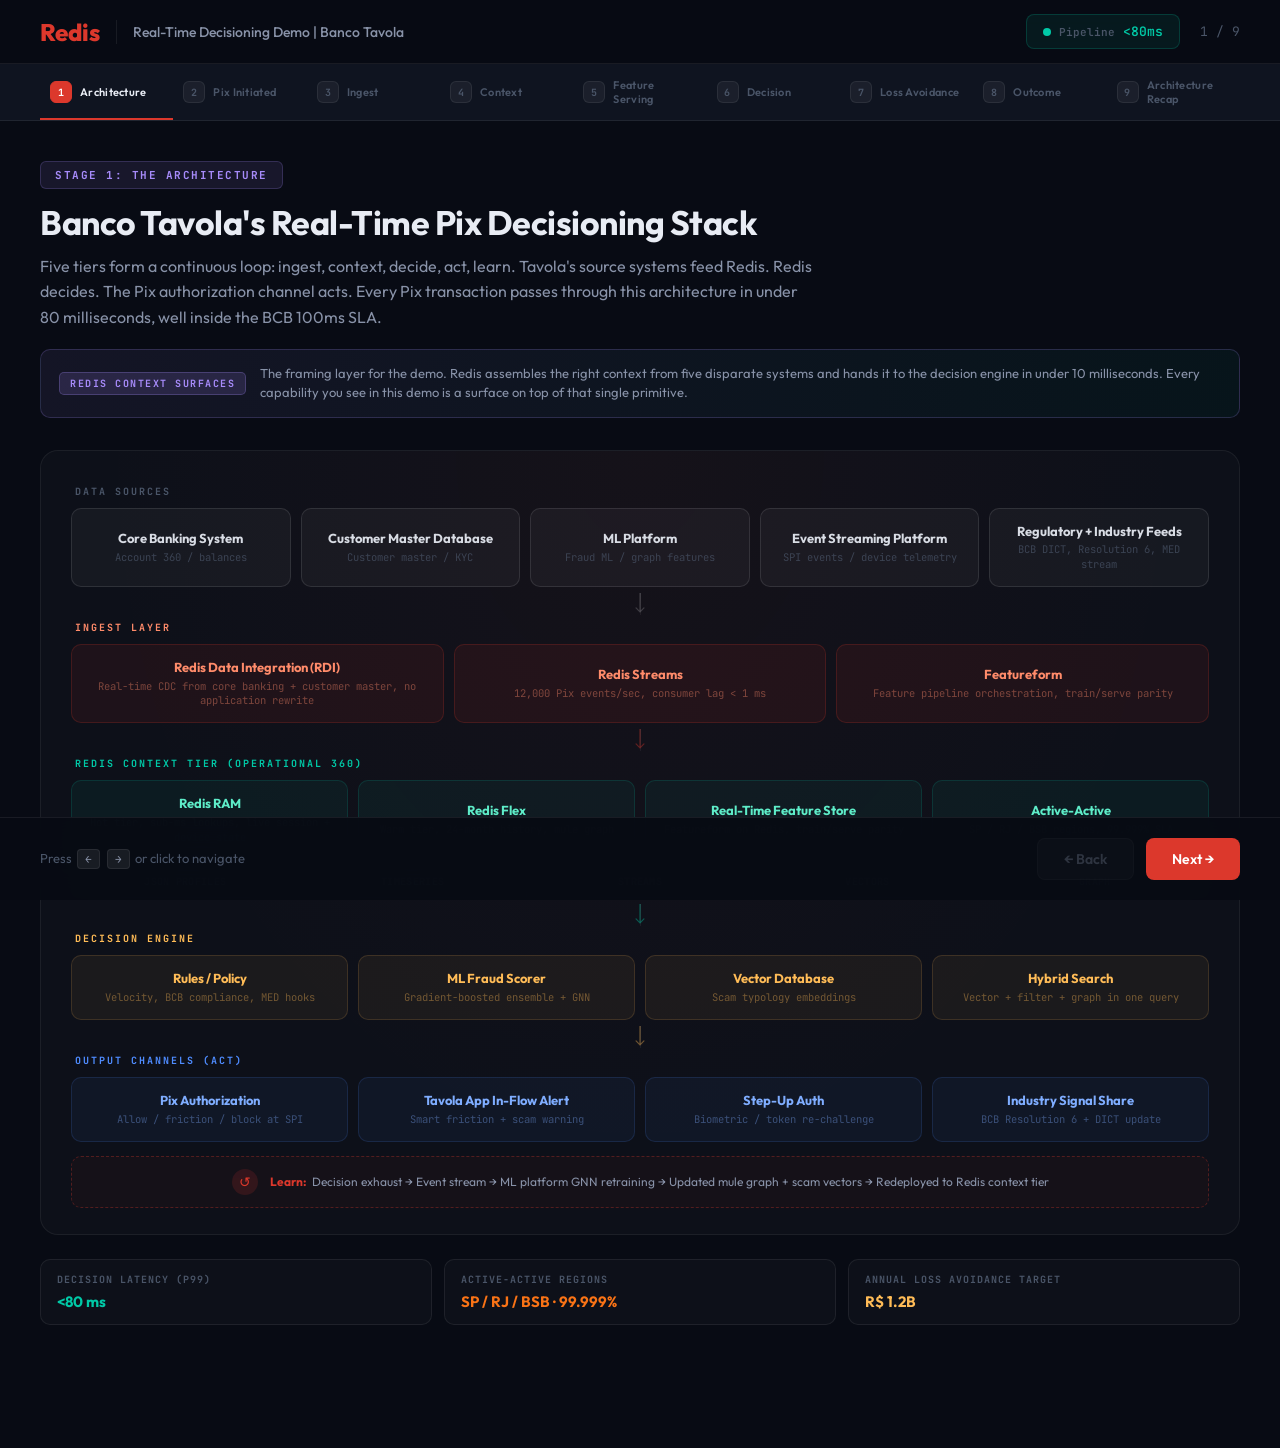
==== commit d779a46d: "Update Banco Tavola demo with v2 capability set" ====
--- a/banco-tavola/index.html
+++ b/banco-tavola/index.html
@@ -229,7 +229,7 @@
 
 <!-- ══ STAGE 1: ARCHITECTURE OVERVIEW ══ -->
 <div class="stage-content active" id="stage0">
-<div class="stage-header"><div class="stage-badge badge-arch">Stage 1: The Architecture</div><div class="stage-title">Banco Tavola's Real-Time Pix Decisioning Stack</div><div class="stage-subtitle">Five tiers form a continuous loop: ingest, context, decide, act, learn. Tavola's source systems feed Redis. Redis decides. The Pix authorization channel acts. Every Pix transaction passes through this architecture in under 80 milliseconds, well inside the BCB 100ms SLA.</div></div>
+<div class="stage-header"><div class="stage-badge badge-arch">Stage 1: The Architecture</div><div class="stage-title">Banco Tavola's Real-Time Pix Decisioning Stack</div><div class="stage-subtitle">Five tiers form a continuous loop: ingest, context, decide, act, learn. Tavola's source systems feed Redis. Redis decides. The Pix authorization channel acts. Every Pix transaction passes through this architecture in under 80 milliseconds, well inside the BCB 100ms SLA.</div><div style="margin-top:18px;padding:14px 18px;border-radius:10px;background:linear-gradient(90deg,rgba(167,139,250,.08),rgba(0,201,167,.05));border:1px solid rgba(167,139,250,.2);display:flex;align-items:center;gap:14px"><div style="font-family:var(--mono);font-size:10px;font-weight:700;letter-spacing:1.5px;color:var(--purple);padding:4px 10px;border-radius:5px;background:rgba(167,139,250,.15);border:1px solid rgba(167,139,250,.25);white-space:nowrap">REDIS CONTEXT SURFACES</div><div style="font-size:13px;color:var(--text2);line-height:1.5">The framing layer for the demo. Redis assembles the right context from five disparate systems and hands it to the decision engine in under 10 milliseconds. Every capability you see in this demo is a surface on top of that single primitive.</div></div></div>
 <div class="arch-wrap">
 <div class="arch-frame">
 
@@ -246,7 +246,8 @@
 
 <div class="arch-tier tier-ingest"><div class="arch-tier-label">Ingest Layer</div>
 <div class="arch-tier-row">
-<div class="arch-node"><h4>Redis Data Integration (RDI)</h4><p>Real-time CDC, sub-second sync, core banking and customer data into Redis with no application rewrite</p></div>
+<div class="arch-node"><h4>Redis Data Integration (RDI)</h4><p>Real-time CDC from core banking + customer master, no application rewrite</p></div>
+<div class="arch-node"><h4>Redis Streams</h4><p>12,000 Pix events/sec, consumer lag &lt; 1 ms</p></div>
 <div class="arch-node"><h4>Featureform</h4><p>Feature pipeline orchestration, train/serve parity</p></div>
 </div></div>
 
@@ -254,9 +255,10 @@
 
 <div class="arch-tier tier-context"><div class="arch-tier-label">Redis Context Tier (Operational 360)</div>
 <div class="arch-tier-row">
-<div class="arch-node"><h4>Redis RAM</h4><p>Hot tier, sub-ms lookups, live session and device state</p></div>
-<div class="arch-node"><h4>Redis Flex</h4><p>Warm tier, 24-month transaction history, mule graph</p></div>
-<div class="arch-node"><h4>Featureform on Redis</h4><p>Feature store, online serving, identical to training</p></div>
+<div class="arch-node"><h4>Redis RAM</h4><p>Hot tier, sub-ms lookups, live session + device state</p></div>
+<div class="arch-node"><h4>Redis Flex</h4><p>Warm tier, 24-month history, mule graph</p></div>
+<div class="arch-node"><h4>Real-Time Feature Store</h4><p>Featureform on Redis, train/serve parity</p></div>
+<div class="arch-node"><h4>Active-Active</h4><p>SP / RJ / BSB regions, 99.999% SLA</p></div>
 </div>
 <div class="arch-data-strip">
 <div class="arch-data-chip">JSON Profiles</div>
@@ -272,8 +274,8 @@
 <div class="arch-tier-row">
 <div class="arch-node"><h4>Rules / Policy</h4><p>Velocity, BCB compliance, MED hooks</p></div>
 <div class="arch-node"><h4>ML Fraud Scorer</h4><p>Gradient-boosted ensemble + GNN</p></div>
-<div class="arch-node"><h4>Vector Search</h4><p>Mule similarity, scam pattern match</p></div>
-<div class="arch-node"><h4>LangCache</h4><p>GenAI in-app scam alert generation</p></div>
+<div class="arch-node"><h4>Vector Database</h4><p>Scam typology embeddings</p></div>
+<div class="arch-node"><h4>Hybrid Search</h4><p>Vector + filter + graph in one query</p></div>
 </div></div>
 
 <div class="arch-flow-arrow"><svg width="16" height="22" viewBox="0 0 16 28"><path d="M8 0V24M3 19L8 24L13 19" stroke="rgba(255,188,87,.4)" stroke-width="1.5" fill="none" stroke-linecap="round"/></svg></div>
@@ -290,9 +292,9 @@
 
 </div>
 <div class="arch-callouts">
-<div class="arch-callout"><div class="arch-callout-label">End-to-End Decision Latency</div><div class="arch-callout-value teal">&lt;80 ms (P99)</div></div>
-<div class="arch-callout"><div class="arch-callout-label">Pix Decisions Per Second</div><div class="arch-callout-value orange">12,000 sustained</div></div>
-<div class="arch-callout"><div class="arch-callout-label">Annual MED Loss Avoidance</div><div class="arch-callout-value amber">R$ 1.2B target</div></div>
+<div class="arch-callout"><div class="arch-callout-label">Decision Latency (P99)</div><div class="arch-callout-value teal">&lt;80 ms</div></div>
+<div class="arch-callout"><div class="arch-callout-label">Active-Active Regions</div><div class="arch-callout-value orange">SP / RJ / BSB &middot; 99.999%</div></div>
+<div class="arch-callout"><div class="arch-callout-label">Annual Loss Avoidance Target</div><div class="arch-callout-value amber">R$ 1.2B</div></div>
 </div>
 </div>
 </div>
@@ -323,14 +325,14 @@
 
 <!-- ══ STAGE 3: INGEST ══ -->
 <div class="stage-content" id="stage2">
-<div class="stage-header"><div class="stage-badge badge-ingest">Stage 3: Ingest</div><div class="stage-title">Tavola's source systems flow into Redis</div><div class="stage-subtitle">RDI streams change data from the core banking and customer master systems without a rewrite. Featureform orchestrates feature delivery from the ML platform and event stream. Five sources converge into one sub-millisecond context tier.</div><span class="component-tag">Redis Data Integration (RDI)</span><span class="component-tag">Featureform</span></div>
+<div class="stage-header"><div class="stage-badge badge-ingest">Stage 3: Ingest</div><div class="stage-title">Tavola's source systems flow into Redis</div><div class="stage-subtitle">RDI streams change data from the core banking and customer master systems without a rewrite. Featureform orchestrates feature delivery from the ML platform and event stream. Five sources converge into one sub-millisecond context tier.</div><span class="component-tag">Redis Streams</span><span class="component-tag">Redis Data Integration (RDI)</span><span class="component-tag">Featureform</span></div>
 <div class="viz-area">
 <div class="viz-panel" style="flex:2"><div class="viz-panel-title">Source Systems &rarr; Redis</div>
 <div class="flow-container">
 <div class="flow-item"><div class="flow-icon" style="background:rgba(79,140,255,.12);color:#4F8CFF">CBS</div><div><div class="flow-source">Core Banking System &middot; Account Core</div><div class="flow-detail">Balances | Daily Pix limits | Account standing | 41M active accounts | CDC via RDI</div></div><div class="flow-arrow">&rarr;</div></div>
 <div class="flow-item"><div class="flow-icon" style="background:rgba(220,56,44,.12);color:var(--red)">CMD</div><div><div class="flow-source">Customer Master Database</div><div class="flow-detail">KYC | Demographics | Device registry | Beneficiary history | CDC via RDI</div></div><div class="flow-arrow">&rarr;</div></div>
 <div class="flow-item"><div class="flow-icon" style="background:rgba(249,115,22,.12);color:#FF3621">MLP</div><div><div class="flow-source">ML Platform &middot; Fraud Models + Graph</div><div class="flow-detail">Mule account graph | Scam pattern embeddings | Behavioral baselines | Refreshed every 15 min</div></div><div class="flow-arrow">&rarr;</div></div>
-<div class="flow-item"><div class="flow-icon" style="background:rgba(0,201,167,.12);color:var(--teal)">EVT</div><div><div class="flow-source">Event Streaming Platform</div><div class="flow-detail">Pix events from BCB SPI | App session telemetry | Geolocation | Biometric signals</div></div><div class="flow-arrow">&rarr;</div></div>
+<div class="flow-item"><div class="flow-icon" style="background:rgba(0,201,167,.12);color:var(--teal)">EVT</div><div><div class="flow-source">Event Streaming Platform &rarr; Redis Streams</div><div class="flow-detail">Pix events from BCB SPI | App session telemetry | 12,000 events/sec sustained | Consumer lag &lt;1 ms</div></div><div class="flow-arrow">&rarr;</div></div>
 <div class="flow-item"><div class="flow-icon" style="background:rgba(167,139,250,.12);color:var(--purple)">REG</div><div><div class="flow-source">Regulatory + Industry Feeds</div><div class="flow-detail">Industry-shared fraud accounts | DICT key reputation | MED notification stream</div></div><div class="flow-arrow">&rarr;</div></div>
 </div></div>
 <div class="viz-panel"><div class="viz-panel-title">RDI Pipeline Status</div>
@@ -346,7 +348,7 @@
 
 <!-- ══ STAGE 4: CONTEXT ASSEMBLY ══ -->
 <div class="stage-content" id="stage3">
-<div class="stage-header"><div class="stage-badge badge-context">Stage 4: Context Assembly</div><div class="stage-title">Carla's customer 360 + the recipient's live signals</div><div class="stage-subtitle">Redis assembles the full picture in a single round trip. Carla's 24-month behavioral baseline on the left, the recipient account's last six hours on the right. The fraud pattern only becomes visible when both are in one place.</div><span class="component-tag">Redis RAM</span><span class="component-tag">Redis Flex</span></div>
+<div class="stage-header"><div class="stage-badge badge-context">Stage 4: Context Assembly</div><div class="stage-title">Carla's customer 360 + the recipient's live signals</div><div class="stage-subtitle">Redis assembles the full picture in a single round trip. Carla's 24-month behavioral baseline on the left, the recipient account's last six hours on the right. The fraud pattern only becomes visible when both are in one place.</div><span class="component-tag">Redis Context Surfaces</span><span class="component-tag">Redis RAM</span><span class="component-tag">Redis Flex</span></div>
 <div class="viz-area">
 <div class="viz-panel"><div class="viz-panel-title">Customer 360 &middot; Carla (Sender)</div>
 <div class="data-rows">
@@ -374,7 +376,7 @@
 
 <!-- ══ STAGE 5: FEATURE SERVING ══ -->
 <div class="stage-content" id="stage4">
-<div class="stage-header"><div class="stage-badge badge-features">Stage 5: Feature Serving</div><div class="stage-title">Features hydrated for the fraud scorer</div><div class="stage-subtitle">Featureform pulls every feature the ensemble needs into one vector. Sender features, recipient features, device features, and graph features merge in sub-millisecond. No feature lookups during scoring, no train/serve skew.</div><span class="component-tag">Featureform</span><span class="component-tag">Redis Feature Store</span></div>
+<div class="stage-header"><div class="stage-badge badge-features">Stage 5: Feature Serving</div><div class="stage-title">Features hydrated for the fraud scorer</div><div class="stage-subtitle">Featureform pulls every feature the ensemble needs into one vector. Sender features, recipient features, device features, and graph features merge in sub-millisecond. No feature lookups during scoring, no train/serve skew.</div><span class="component-tag">Real-Time Feature Store</span><span class="component-tag">Vector Database</span><span class="component-tag">Featureform</span></div>
 <div class="viz-area" style="flex-direction:column;gap:18px">
 <div class="feat-grid">
 <div class="feat-card"><div class="feat-name">SENDER_AMOUNT_ZSCORE</div><div class="feat-desc">Pix amount as standard deviations above sender's 24-month rolling mean</div><div class="feat-value-row"><span class="feat-value">+11.4 σ</span><span class="feat-latency">0.4 ms</span></div></div>
@@ -397,8 +399,16 @@
 
 <!-- ══ STAGE 6: DECISION (RANKING) ══ -->
 <div class="stage-content" id="stage5">
-<div class="stage-header"><div class="stage-badge badge-ranking">Stage 6: Decision</div><div class="stage-title">Three candidate actions, scored in real time</div><div class="stage-subtitle">The ML ensemble scores three possible outcomes: allow, friction, or block. Rules layer applies BCB compliance and customer-impact suppression. The winner balances loss avoidance against false-positive cost.</div><span class="component-tag">ML Fraud Scorer</span><span class="component-tag">Vector Search</span><span class="component-tag">Rules Engine</span></div>
+<div class="stage-header"><div class="stage-badge badge-ranking">Stage 6: Decision</div><div class="stage-title">Three candidate actions, scored in real time</div><div class="stage-subtitle">The ML ensemble scores three possible outcomes: allow, friction, or block. Rules layer applies BCB compliance and customer-impact suppression. The winner balances loss avoidance against false-positive cost.</div><span class="component-tag">Hybrid Search</span><span class="component-tag">Vector Database</span><span class="component-tag">ML Fraud Scorer</span><span class="component-tag">Rules Engine</span></div>
 <div class="viz-area" style="flex-direction:column;gap:20px">
+<div class="viz-panel" style="margin-bottom:6px"><div class="viz-panel-title">Hybrid Search &middot; Mule Account Lookup (single Redis query, 2.4 ms)</div>
+<div style="display:grid;grid-template-columns:1fr 1fr 1fr;gap:14px;margin-top:6px">
+<div style="padding:14px;border-radius:8px;background:rgba(167,139,250,.05);border:1px solid rgba(167,139,250,.15)"><div style="font-family:var(--mono);font-size:10px;font-weight:700;color:var(--purple);letter-spacing:1px;margin-bottom:6px">VECTOR SIMILARITY</div><div style="font-size:12px;color:var(--text2);line-height:1.5">Recipient account behavior embedding vs. known mule cluster centroids. Cosine 0.89.</div></div>
+<div style="padding:14px;border-radius:8px;background:rgba(79,140,255,.05);border:1px solid rgba(79,140,255,.15)"><div style="font-family:var(--mono);font-size:10px;font-weight:700;color:var(--blue);letter-spacing:1px;margin-bottom:6px">STRUCTURED FILTERS</div><div style="font-size:12px;color:var(--text2);line-height:1.5">account_age &lt; 90d AND account_type = PJ_T3 AND passthrough_ratio &gt; 0.9</div></div>
+<div style="padding:14px;border-radius:8px;background:rgba(0,201,167,.05);border:1px solid rgba(0,201,167,.15)"><div style="font-family:var(--mono);font-size:10px;font-weight:700;color:var(--teal);letter-spacing:1px;margin-bottom:6px">RESULT</div><div style="font-size:12px;color:var(--text2);line-height:1.5">2-hop mule graph proximity to confirmed fraud cluster. Match.</div></div>
+</div>
+<div style="margin-top:14px;padding:11px 14px;border-radius:8px;background:rgba(255,255,255,.025);border:1px solid var(--border);font-size:11px;color:var(--text3);line-height:1.5"><strong style="color:var(--text2)">Why this matters:</strong> Vector + filter + graph traversal in one Redis query. No Pinecone for the embedding, no Postgres for the filter, no Neo4j for the graph. One database, 2.4 ms, every Pix.</div>
+</div>
 <div style="display:flex;gap:10px;flex-wrap:wrap">
 <div style="padding:7px 14px;border-radius:6px;background:rgba(255,255,255,.03);border:1px solid var(--border);font-size:12px;color:var(--text2)">Fraud score: 0.94 / 1.00</div>
 <div style="padding:7px 14px;border-radius:6px;background:rgba(220,56,44,.06);border:1px solid rgba(220,56,44,.12);font-size:12px;color:var(--red)">Sender Z-score breach: amount &gt; 11σ</div>
@@ -491,7 +501,7 @@
 
 <!-- ══ STAGE 9: ARCHITECTURE RECAP ══ -->
 <div class="stage-content" id="stage8">
-<div class="stage-header"><div class="stage-badge badge-arch">Stage 9: The Architecture, Proven</div><div class="stage-title">Eight stages. Under eighty milliseconds. Every Pix decision sharper.</div><div class="stage-subtitle">Every component you just saw running together. Core banking, customer master, ML platform, event stream, and the regulatory feed all converge in Redis. Redis decides. The Pix authorization channel acts. The result is loss avoidance at scale, customer trust preserved, and BCB compliance on day one of MED 2.0.</div></div>
+<div class="stage-header"><div class="stage-badge badge-arch">Stage 9: The Architecture, Proven</div><div class="stage-title">Eight stages. Under eighty milliseconds. Every Pix decision sharper.</div><div class="stage-subtitle">Every component you just saw running together. Core banking, customer master, ML platform, event stream, and the regulatory feed all converge in Redis. Redis decides. The Pix authorization channel acts. Six Redis capabilities, one operational tier, four economic levers protected: avoided fraud loss, MED reimbursement burden, false-positive cost, and Prime customer LTV.</div></div>
 <div class="arch-wrap">
 <div class="arch-frame">
 
@@ -508,7 +518,8 @@
 
 <div class="arch-tier tier-ingest"><div class="arch-tier-label">Ingest Layer</div>
 <div class="arch-tier-row">
-<div class="arch-node"><h4>Redis Data Integration (RDI)</h4><p>Real-time CDC, sub-second sync, core banking and customer data into Redis with no application rewrite</p></div>
+<div class="arch-node"><h4>Redis Data Integration (RDI)</h4><p>Real-time CDC from core banking + customer master, no application rewrite</p></div>
+<div class="arch-node"><h4>Redis Streams</h4><p>12,000 Pix events/sec, consumer lag &lt; 1 ms</p></div>
 <div class="arch-node"><h4>Featureform</h4><p>Feature pipeline orchestration, train/serve parity</p></div>
 </div></div>
 
@@ -516,9 +527,10 @@
 
 <div class="arch-tier tier-context"><div class="arch-tier-label">Redis Context Tier (Operational 360)</div>
 <div class="arch-tier-row">
-<div class="arch-node"><h4>Redis RAM</h4><p>Hot tier, sub-ms lookups, live session and device state</p></div>
-<div class="arch-node"><h4>Redis Flex</h4><p>Warm tier, 24-month transaction history, mule graph</p></div>
-<div class="arch-node"><h4>Featureform on Redis</h4><p>Feature store, online serving, identical to training</p></div>
+<div class="arch-node"><h4>Redis RAM</h4><p>Hot tier, sub-ms lookups, live session + device state</p></div>
+<div class="arch-node"><h4>Redis Flex</h4><p>Warm tier, 24-month history, mule graph</p></div>
+<div class="arch-node"><h4>Real-Time Feature Store</h4><p>Featureform on Redis, train/serve parity</p></div>
+<div class="arch-node"><h4>Active-Active</h4><p>SP / RJ / BSB regions, 99.999% SLA</p></div>
 </div>
 <div class="arch-data-strip">
 <div class="arch-data-chip">JSON Profiles</div>
@@ -534,8 +546,8 @@
 <div class="arch-tier-row">
 <div class="arch-node"><h4>Rules / Policy</h4><p>Velocity, BCB compliance, MED hooks</p></div>
 <div class="arch-node"><h4>ML Fraud Scorer</h4><p>Gradient-boosted ensemble + GNN</p></div>
-<div class="arch-node"><h4>Vector Search</h4><p>Mule similarity, scam pattern match</p></div>
-<div class="arch-node"><h4>LangCache</h4><p>GenAI in-app scam alert generation</p></div>
+<div class="arch-node"><h4>Vector Database</h4><p>Scam typology embeddings</p></div>
+<div class="arch-node"><h4>Hybrid Search</h4><p>Vector + filter + graph in one query</p></div>
 </div></div>
 
 <div class="arch-flow-arrow"><svg width="16" height="22" viewBox="0 0 16 28"><path d="M8 0V24M3 19L8 24L13 19" stroke="rgba(255,188,87,.4)" stroke-width="1.5" fill="none" stroke-linecap="round"/></svg></div>
@@ -555,6 +567,17 @@
 <div class="arch-callout"><div class="arch-callout-label">Decision Latency (P99)</div><div class="arch-callout-value teal">78 ms</div></div>
 <div class="arch-callout"><div class="arch-callout-label">Smart Friction Cancel Rate</div><div class="arch-callout-value orange">61% on high-risk</div></div>
 <div class="arch-callout"><div class="arch-callout-label">Annualized Loss Avoidance</div><div class="arch-callout-value amber">R$ 487M &rarr; R$ 1.2B</div></div>
+</div>
+<div style="margin-top:18px;padding:20px 24px;border-radius:14px;background:linear-gradient(135deg,rgba(220,56,44,.06),rgba(167,139,250,.04));border:1px solid rgba(220,56,44,.18)">
+<div style="font-family:var(--mono);font-size:11px;font-weight:700;letter-spacing:1.5px;color:var(--red);margin-bottom:14px;text-transform:uppercase">Six Redis Capabilities &middot; One Operational Tier</div>
+<div style="display:grid;grid-template-columns:repeat(3,1fr);gap:14px">
+<div style="padding:12px 14px;border-radius:9px;background:rgba(255,255,255,.03);border:1px solid var(--border)"><div style="font-size:13px;font-weight:700;color:var(--text);margin-bottom:3px">Redis Context Surfaces</div><div style="font-size:11px;color:var(--text3);line-height:1.5">The framing layer. Five sources assembled into one context package per Pix.</div></div>
+<div style="padding:12px 14px;border-radius:9px;background:rgba(255,255,255,.03);border:1px solid var(--border)"><div style="font-size:13px;font-weight:700;color:var(--text);margin-bottom:3px">Real-Time Feature Store</div><div style="font-size:11px;color:var(--text3);line-height:1.5">186 features hydrated in 2.1 ms. Train/serve parity. Identical to model training.</div></div>
+<div style="padding:12px 14px;border-radius:9px;background:rgba(255,255,255,.03);border:1px solid var(--border)"><div style="font-size:13px;font-weight:700;color:var(--text);margin-bottom:3px">Vector Database</div><div style="font-size:11px;color:var(--text3);line-height:1.5">Scam typology embeddings. Pattern-match scams, do not rule-match them.</div></div>
+<div style="padding:12px 14px;border-radius:9px;background:rgba(255,255,255,.03);border:1px solid var(--border)"><div style="font-size:13px;font-weight:700;color:var(--text);margin-bottom:3px">Hybrid Search</div><div style="font-size:11px;color:var(--text3);line-height:1.5">Vector + filter + graph in one query. Replaces 2-3 separate systems.</div></div>
+<div style="padding:12px 14px;border-radius:9px;background:rgba(255,255,255,.03);border:1px solid var(--border)"><div style="font-size:13px;font-weight:700;color:var(--text);margin-bottom:3px">Redis Streams</div><div style="font-size:11px;color:var(--text3);line-height:1.5">12,000 Pix events/sec from BCB SPI. Consumer lag under 1 ms.</div></div>
+<div style="padding:12px 14px;border-radius:9px;background:rgba(255,255,255,.03);border:1px solid var(--border)"><div style="font-size:13px;font-weight:700;color:var(--text);margin-bottom:3px">Active-Active Geo</div><div style="font-size:11px;color:var(--text3);line-height:1.5">SP, RJ, BSB regions. 99.999% SLA. Survives a full regional outage.</div></div>
+</div>
 </div>
 </div>
 </div>
